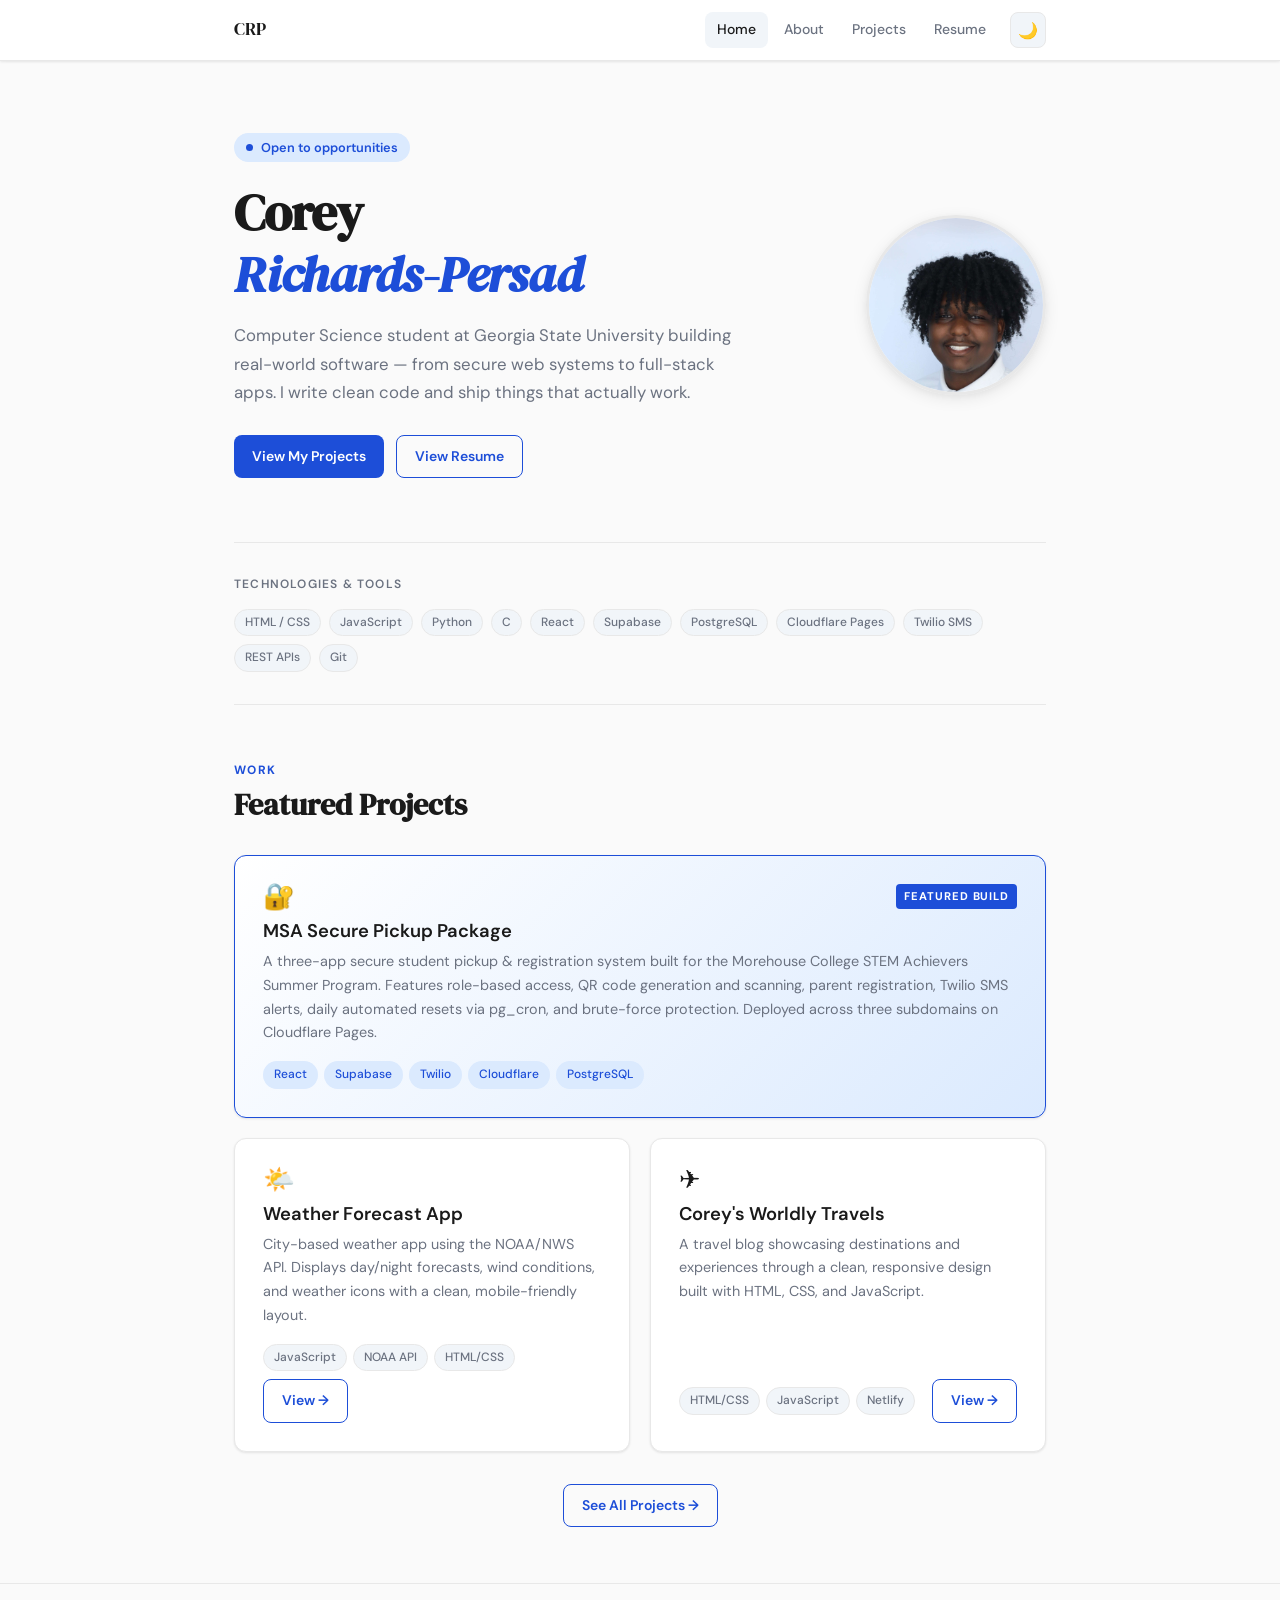
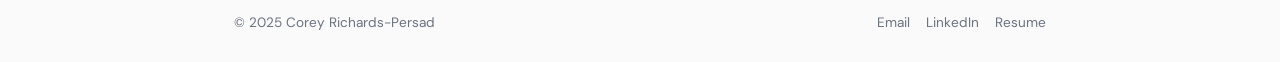
==== index.html @ 52ff6590 "first commit" ====
<!DOCTYPE html>
<html lang="en">
<head>
  <meta charset="UTF-8">
  <meta name="viewport" content="width=device-width, initial-scale=1.0">
  <title>Corey Richards-Persad | Portfolio</title>
  <link rel="stylesheet" href="style.css">
  <style>
    /* Hero */
    .hero {
      padding: 72px 0 64px;
    }

    .hero-grid {
      display: grid;
      grid-template-columns: 1fr auto;
      gap: 48px;
      align-items: center;
    }

    .hero-eyebrow {
      display: inline-flex;
      align-items: center;
      gap: 8px;
      background: var(--accent-light);
      color: var(--accent);
      font-size: 0.8rem;
      font-weight: 600;
      padding: 4px 12px;
      border-radius: 999px;
      margin-bottom: 20px;
    }

    .hero-eyebrow::before {
      content: '';
      width: 7px;
      height: 7px;
      border-radius: 50%;
      background: var(--accent);
    }

    .hero-name {
      font-size: clamp(2.2rem, 5vw, 3.2rem);
      margin-bottom: 16px;
      letter-spacing: -0.02em;
    }

    .hero-name em {
      font-style: italic;
      color: var(--accent);
    }

    .hero-bio {
      font-size: 1.05rem;
      color: var(--text-muted);
      max-width: 520px;
      line-height: 1.7;
      margin-bottom: 28px;
    }

    .hero-actions {
      display: flex;
      gap: 12px;
      flex-wrap: wrap;
    }

    .hero-photo {
      width: 180px;
      height: 180px;
      border-radius: 50%;
      object-fit: cover;
      object-position: center top;
      border: 3px solid var(--border);
      box-shadow: var(--shadow-md);
      flex-shrink: 0;
    }

    /* Skills strip */
    .skills-strip {
      padding: 32px 0;
      border-top: 1px solid var(--border);
      border-bottom: 1px solid var(--border);
    }

    .skills-strip-label {
      font-size: 0.75rem;
      font-weight: 600;
      text-transform: uppercase;
      letter-spacing: 0.1em;
      color: var(--text-muted);
      margin-bottom: 14px;
    }

    .skills-list {
      display: flex;
      flex-wrap: wrap;
      gap: 8px;
    }

    /* Featured Projects */
    .projects-grid {
      display: grid;
      grid-template-columns: 1fr 1fr;
      gap: 20px;
    }

    .project-card {
      display: flex;
      flex-direction: column;
    }

    .project-card .card-header {
      display: flex;
      align-items: flex-start;
      justify-content: space-between;
      margin-bottom: 10px;
    }

    .project-icon {
      font-size: 1.6rem;
      line-height: 1;
    }

    .project-card h3 {
      margin-bottom: 8px;
    }

    .project-card p {
      font-size: 0.9rem;
      flex: 1;
      margin-bottom: 16px;
    }

    .project-footer {
      display: flex;
      align-items: center;
      justify-content: space-between;
      flex-wrap: wrap;
      gap: 8px;
      margin-top: auto;
    }

    .project-tags {
      display: flex;
      flex-wrap: wrap;
      gap: 6px;
    }

    /* Featured project (full width) */
    .project-card.featured {
      grid-column: 1 / -1;
      background: linear-gradient(135deg, var(--surface) 0%, var(--accent-light) 100%);
      border-color: var(--accent);
    }

    .dark-mode .project-card.featured {
      background: linear-gradient(135deg, var(--surface) 0%, var(--accent-light) 100%);
    }

    .featured-badge {
      font-size: 0.7rem;
      font-weight: 700;
      letter-spacing: 0.08em;
      text-transform: uppercase;
      background: var(--accent);
      color: #fff;
      padding: 3px 8px;
      border-radius: 4px;
    }

    /* Section footer */
    .section-footer {
      text-align: center;
      margin-top: 32px;
    }

    @media (max-width: 600px) {
      .hero-grid {
        grid-template-columns: 1fr;
        gap: 28px;
      }
      .hero-photo {
        width: 120px;
        height: 120px;
        order: -1;
      }
      .projects-grid {
        grid-template-columns: 1fr;
      }
      .project-card.featured {
        grid-column: 1;
      }
    }
  </style>
</head>
<body>

  <!-- Navigation -->
  <nav class="site-nav">
    <div class="nav-inner">
      <a href="index.html" class="nav-logo">CRP</a>
      <div class="nav-links">
        <a href="index.html" class="active">Home</a>
        <a href="about.html">About</a>
        <a href="projects.html">Projects</a>
        <a href="resume.html">Resume</a>
        <button class="theme-btn" id="themeToggle" onclick="toggleMode()" aria-label="Toggle theme">🌙</button>
      </div>
    </div>
  </nav>

  <div class="page-wrapper">
    <div class="container">

      <!-- Hero -->
      <section class="hero">
        <div class="hero-grid">
          <div>
            <div class="hero-eyebrow">Open to opportunities</div>
            <h1 class="hero-name">Corey<br><em>Richards-Persad</em></h1>
            <p class="hero-bio">
              Computer Science student at Georgia State University building real-world software — from secure web systems to full-stack apps. I write clean code and ship things that actually work.
            </p>
            <div class="hero-actions">
              <a href="projects.html" class="btn btn-primary">View My Projects</a>
              <a href="resume.html" class="btn btn-outline">View Resume</a>
            </div>
          </div>
          <img src="CRP HEADSHOT RIGHT_SHOULDER.jpg" alt="Corey Richards-Persad" class="hero-photo">
        </div>
      </section>

      <!-- Skills strip -->
      <div class="skills-strip">
        <div class="skills-strip-label">Technologies & Tools</div>
        <div class="skills-list">
          <span class="tag">HTML / CSS</span>
          <span class="tag">JavaScript</span>
          <span class="tag">Python</span>
          <span class="tag">C</span>
          <span class="tag">React</span>
          <span class="tag">Supabase</span>
          <span class="tag">PostgreSQL</span>
          <span class="tag">Cloudflare Pages</span>
          <span class="tag">Twilio SMS</span>
          <span class="tag">REST APIs</span>
          <span class="tag">Git</span>
        </div>
      </div>

      <!-- Featured Projects -->
      <section>
        <div class="section-title">
          <span class="section-label">Work</span>
          <h2>Featured Projects</h2>
        </div>

        <div class="projects-grid">

          <!-- MSA Secure Pickup — Featured -->
          <div class="card project-card featured">
            <div class="card-header">
              <span class="project-icon">🔐</span>
              <span class="featured-badge">Featured Build</span>
            </div>
            <h3>MSA Secure Pickup Package</h3>
            <p>
              A three-app secure student pickup & registration system built for the Morehouse College STEM Achievers Summer Program. Features role-based access, QR code generation and scanning, parent registration, Twilio SMS alerts, daily automated resets via pg_cron, and brute-force protection. Deployed across three subdomains on Cloudflare Pages.
            </p>
            <div class="project-footer">
              <div class="project-tags">
                <span class="tag tag-accent">React</span>
                <span class="tag tag-accent">Supabase</span>
                <span class="tag tag-accent">Twilio</span>
                <span class="tag tag-accent">Cloudflare</span>
                <span class="tag tag-accent">PostgreSQL</span>
              </div>
            </div>
          </div>

          <!-- Weather App -->
          <div class="card project-card">
            <div class="card-header">
              <span class="project-icon">🌤️</span>
            </div>
            <h3>Weather Forecast App</h3>
            <p>City-based weather app using the NOAA/NWS API. Displays day/night forecasts, wind conditions, and weather icons with a clean, mobile-friendly layout.</p>
            <div class="project-footer">
              <div class="project-tags">
                <span class="tag">JavaScript</span>
                <span class="tag">NOAA API</span>
                <span class="tag">HTML/CSS</span>
              </div>
              <a href="weather.html" class="btn btn-outline" target="_blank">View →</a>
            </div>
          </div>

          <!-- Travel Blog -->
          <div class="card project-card">
            <div class="card-header">
              <span class="project-icon">✈️</span>
            </div>
            <h3>Corey's Worldly Travels</h3>
            <p>A travel blog showcasing destinations and experiences through a clean, responsive design built with HTML, CSS, and JavaScript.</p>
            <div class="project-footer">
              <div class="project-tags">
                <span class="tag">HTML/CSS</span>
                <span class="tag">JavaScript</span>
                <span class="tag">Netlify</span>
              </div>
              <a href="https://coreyworldlytravels.netlify.app/" class="btn btn-outline" target="_blank">View →</a>
            </div>
          </div>

        </div>

        <div class="section-footer">
          <a href="projects.html" class="btn btn-outline">See All Projects →</a>
        </div>
      </section>

    </div>
  </div>

  <!-- Footer -->
  <footer style="border-top: 1px solid var(--border); padding: 28px 0; margin-top: auto;">
    <div class="container" style="display:flex; justify-content:space-between; align-items:center; flex-wrap:wrap; gap:12px;">
      <span style="font-size:0.85rem; color:var(--text-muted);">© 2025 Corey Richards-Persad</span>
      <div style="display:flex; gap:16px;">
        <a href="mailto:coreyrich1210@gmail.com" style="font-size:0.85rem; color:var(--text-muted);">Email</a>
        <a href="https://www.linkedin.com/in/corey-richards-persad/" target="_blank" style="font-size:0.85rem; color:var(--text-muted);">LinkedIn</a>
        <a href="resume.html" style="font-size:0.85rem; color:var(--text-muted);">Resume</a>
      </div>
    </div>
  </footer>

  <script>
    // Theme
    if (localStorage.getItem("theme") === "dark") {
      document.body.classList.add("dark-mode");
      document.getElementById("themeToggle").textContent = "🌞";
    }
    function toggleMode() {
      document.body.classList.toggle("dark-mode");
      const isDark = document.body.classList.contains("dark-mode");
      localStorage.setItem("theme", isDark ? "dark" : "light");
      document.getElementById("themeToggle").textContent = isDark ? "🌞" : "🌙";
    }
  </script>

</body>
</html>
---- style.css ----
/* ============================================
   COREY RICHARDS-PERSAD — PORTFOLIO STYLES
   Clean Professional Theme
   ============================================ */

@import url('https://fonts.googleapis.com/css2?family=DM+Sans:wght@300;400;500;600;700&family=DM+Serif+Display:ital@0;1&display=swap');

/* ---- CSS Variables ---- */
:root {
  --bg:         #fafafa;
  --surface:    #ffffff;
  --border:     #e8e8e8;
  --text:       #1a1a1a;
  --text-muted: #6b7280;
  --accent:     #1d4ed8;
  --accent-light: #dbeafe;
  --accent-dark: #1e3a8a;
  --tag-bg:     #f1f5f9;
  --shadow-sm:  0 1px 3px rgba(0,0,0,0.06), 0 1px 2px rgba(0,0,0,0.04);
  --shadow-md:  0 4px 16px rgba(0,0,0,0.08), 0 2px 6px rgba(0,0,0,0.04);
  --shadow-lg:  0 12px 32px rgba(0,0,0,0.10), 0 4px 12px rgba(0,0,0,0.06);
  --radius:     12px;
  --radius-sm:  8px;
  --transition: 0.2s ease;
}

.dark-mode {
  --bg:          #0f172a;
  --surface:     #1e293b;
  --border:      #334155;
  --text:        #f1f5f9;
  --text-muted:  #94a3b8;
  --accent:      #60a5fa;
  --accent-light:#1e3a5f;
  --accent-dark: #93c5fd;
  --tag-bg:      #1e3a5f;
  --shadow-sm:   0 1px 3px rgba(0,0,0,0.3);
  --shadow-md:   0 4px 16px rgba(0,0,0,0.4);
  --shadow-lg:   0 12px 32px rgba(0,0,0,0.5);
}

/* ---- Reset & Base ---- */
*, *::before, *::after { box-sizing: border-box; margin: 0; padding: 0; }

html { scroll-behavior: smooth; }

body {
  font-family: 'DM Sans', system-ui, sans-serif;
  background-color: var(--bg);
  color: var(--text);
  line-height: 1.65;
  transition: background-color 0.3s ease, color 0.3s ease;
  -webkit-font-smoothing: antialiased;
}

/* ---- Typography ---- */
h1, h2, h3 {
  font-family: 'DM Serif Display', Georgia, serif;
  line-height: 1.2;
  color: var(--text);
}

h1 { font-size: clamp(2rem, 5vw, 3rem); }
h2 { font-size: clamp(1.4rem, 3vw, 1.9rem); }
h3 { font-size: 1.15rem; font-family: 'DM Sans', sans-serif; font-weight: 600; }

p { color: var(--text-muted); margin: 0; }

a {
  color: var(--accent);
  text-decoration: none;
  transition: color var(--transition);
}
a:hover { color: var(--accent-dark); text-decoration: underline; }
.dark-mode a:hover { color: var(--accent-dark); }

/* ---- Layout ---- */
.page-wrapper {
  min-height: 100vh;
  display: flex;
  flex-direction: column;
}

.container {
  width: 100%;
  max-width: 860px;
  margin: 0 auto;
  padding: 0 24px;
}

/* ---- Navigation ---- */
.site-nav {
  position: sticky;
  top: 0;
  z-index: 100;
  background: var(--surface);
  border-bottom: 1px solid var(--border);
  box-shadow: var(--shadow-sm);
  backdrop-filter: blur(12px);
  -webkit-backdrop-filter: blur(12px);
  transition: background 0.3s ease;
}

.nav-inner {
  max-width: 860px;
  margin: 0 auto;
  padding: 0 24px;
  height: 60px;
  display: flex;
  align-items: center;
  justify-content: space-between;
}

.nav-logo {
  font-family: 'DM Serif Display', Georgia, serif;
  font-size: 1.1rem;
  color: var(--text) !important;
  text-decoration: none !important;
  letter-spacing: -0.01em;
}

.nav-links {
  display: flex;
  align-items: center;
  gap: 4px;
}

.nav-links a {
  font-size: 0.875rem;
  font-weight: 500;
  color: var(--text-muted) !important;
  text-decoration: none !important;
  padding: 6px 12px;
  border-radius: var(--radius-sm);
  transition: all var(--transition);
}

.nav-links a:hover,
.nav-links a.active {
  color: var(--text) !important;
  background: var(--tag-bg);
}

.theme-btn {
  background: var(--tag-bg);
  border: 1px solid var(--border);
  border-radius: var(--radius-sm);
  width: 36px;
  height: 36px;
  font-size: 16px;
  cursor: pointer;
  display: flex;
  align-items: center;
  justify-content: center;
  transition: all var(--transition);
  color: var(--text);
  margin-left: 8px;
}

.theme-btn:hover {
  background: var(--border);
}

/* ---- Cards ---- */
.card {
  background: var(--surface);
  border: 1px solid var(--border);
  border-radius: var(--radius);
  padding: 28px;
  box-shadow: var(--shadow-sm);
  transition: box-shadow var(--transition), transform var(--transition), background 0.3s ease;
}

.card:hover {
  box-shadow: var(--shadow-md);
  transform: translateY(-2px);
}

/* ---- Tags / Badges ---- */
.tag {
  display: inline-block;
  background: var(--tag-bg);
  color: var(--text-muted);
  font-size: 0.75rem;
  font-weight: 500;
  padding: 3px 10px;
  border-radius: 999px;
  border: 1px solid var(--border);
}

.tag-accent {
  background: var(--accent-light);
  color: var(--accent);
  border-color: transparent;
}

/* ---- Buttons ---- */
.btn {
  display: inline-flex;
  align-items: center;
  gap: 6px;
  font-size: 0.875rem;
  font-weight: 600;
  font-family: 'DM Sans', sans-serif;
  padding: 9px 18px;
  border-radius: var(--radius-sm);
  border: none;
  cursor: pointer;
  transition: all var(--transition);
  text-decoration: none !important;
}

.btn-primary {
  background: var(--accent);
  color: #fff !important;
}
.btn-primary:hover { background: var(--accent-dark); color: #fff !important; }

.btn-outline {
  background: transparent;
  color: var(--accent) !important;
  border: 1.5px solid var(--accent);
}
.btn-outline:hover { background: var(--accent-light); }

/* ---- Section spacing ---- */
section { padding: 56px 0; }

.section-label {
  font-size: 0.75rem;
  font-weight: 700;
  letter-spacing: 0.12em;
  text-transform: uppercase;
  color: var(--accent);
  margin-bottom: 6px;
  display: block;
}

.section-title {
  margin-bottom: 32px;
}

/* ---- Divider ---- */
.divider {
  border: none;
  border-top: 1px solid var(--border);
  margin: 0;
}

/* ---- Back link ---- */
.back-link {
  display: inline-flex;
  align-items: center;
  gap: 6px;
  font-size: 0.875rem;
  font-weight: 500;
  color: var(--text-muted) !important;
  text-decoration: none !important;
  margin-bottom: 32px;
}
.back-link:hover { color: var(--text) !important; }

/* ---- Responsive ---- */
@media (max-width: 600px) {
  section { padding: 40px 0; }
  .card { padding: 20px; }
  .nav-links a { font-size: 0.8rem; padding: 5px 8px; }
}
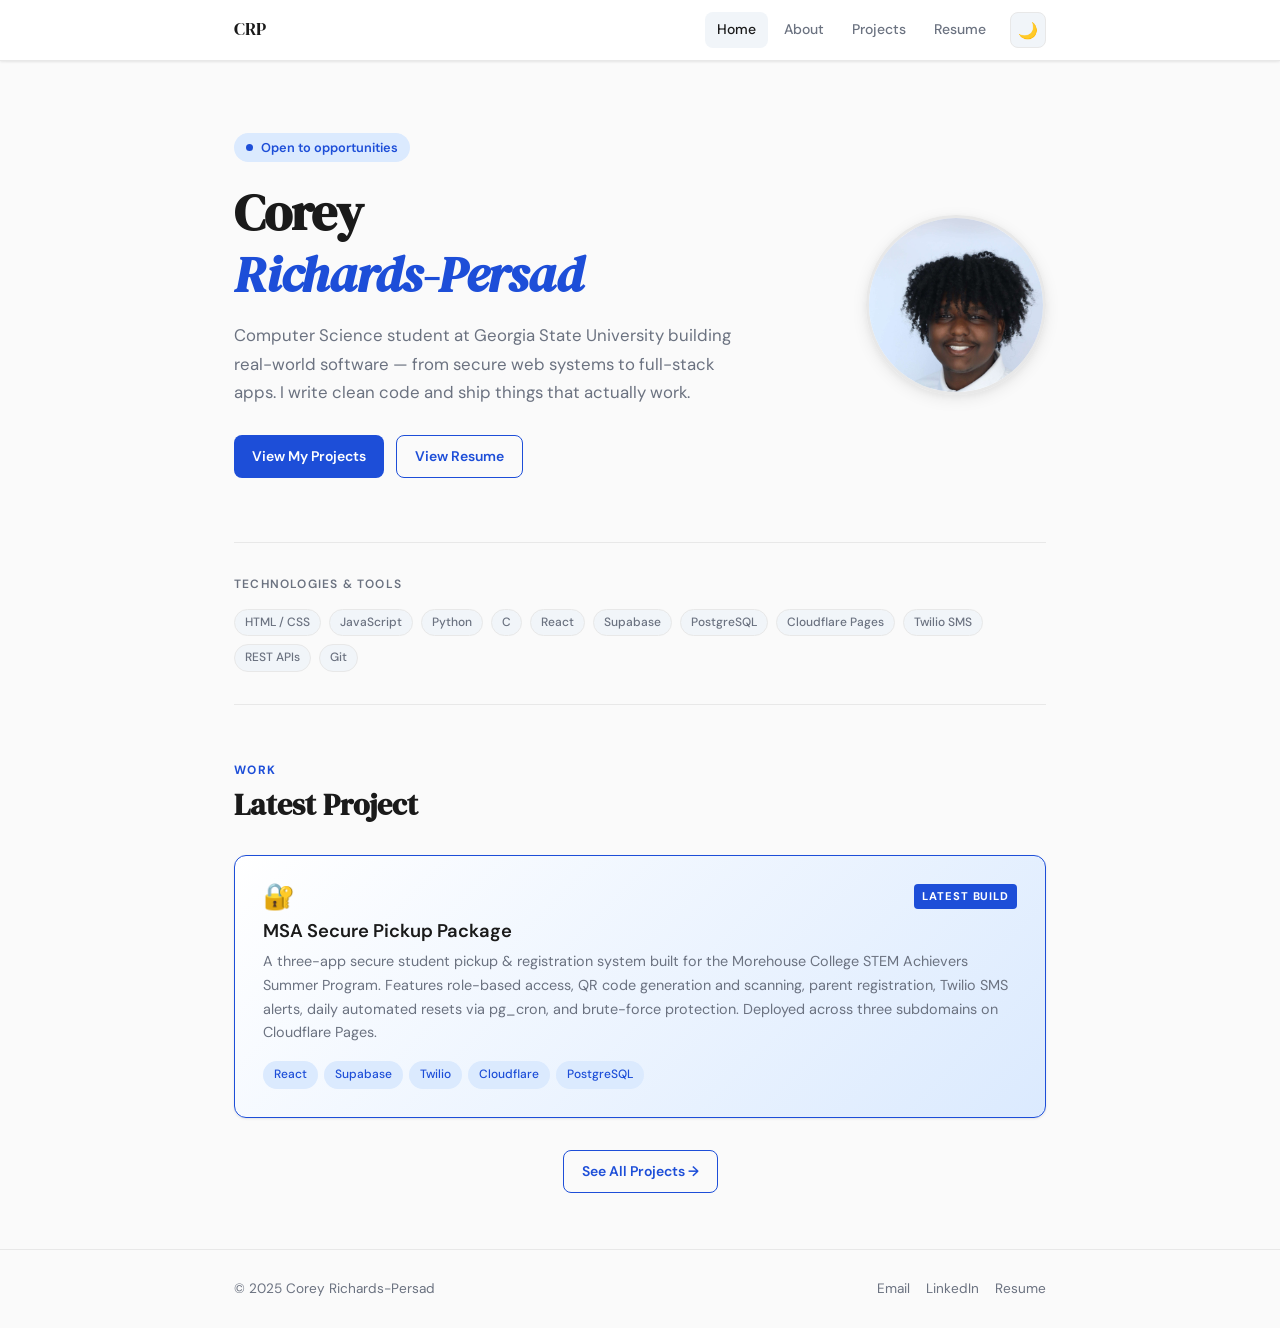
==== commit 2e3a7e9b: "portfolio redesign" ====
--- a/index.html
+++ b/index.html
@@ -252,66 +252,27 @@
       <section>
         <div class="section-title">
           <span class="section-label">Work</span>
-          <h2>Featured Projects</h2>
-        </div>
-
-        <div class="projects-grid">
-
-          <!-- MSA Secure Pickup — Featured -->
-          <div class="card project-card featured">
-            <div class="card-header">
-              <span class="project-icon">🔐</span>
-              <span class="featured-badge">Featured Build</span>
-            </div>
-            <h3>MSA Secure Pickup Package</h3>
-            <p>
-              A three-app secure student pickup & registration system built for the Morehouse College STEM Achievers Summer Program. Features role-based access, QR code generation and scanning, parent registration, Twilio SMS alerts, daily automated resets via pg_cron, and brute-force protection. Deployed across three subdomains on Cloudflare Pages.
-            </p>
-            <div class="project-footer">
-              <div class="project-tags">
-                <span class="tag tag-accent">React</span>
-                <span class="tag tag-accent">Supabase</span>
-                <span class="tag tag-accent">Twilio</span>
-                <span class="tag tag-accent">Cloudflare</span>
-                <span class="tag tag-accent">PostgreSQL</span>
-              </div>
+          <h2>Latest Project</h2>
+        </div>
+
+        <div class="card project-card featured">
+          <div class="card-header">
+            <span class="project-icon">🔐</span>
+            <span class="featured-badge">Latest Build</span>
+          </div>
+          <h3>MSA Secure Pickup Package</h3>
+          <p>
+            A three-app secure student pickup & registration system built for the Morehouse College STEM Achievers Summer Program. Features role-based access, QR code generation and scanning, parent registration, Twilio SMS alerts, daily automated resets via pg_cron, and brute-force protection. Deployed across three subdomains on Cloudflare Pages.
+          </p>
+          <div class="project-footer">
+            <div class="project-tags">
+              <span class="tag tag-accent">React</span>
+              <span class="tag tag-accent">Supabase</span>
+              <span class="tag tag-accent">Twilio</span>
+              <span class="tag tag-accent">Cloudflare</span>
+              <span class="tag tag-accent">PostgreSQL</span>
             </div>
           </div>
-
-          <!-- Weather App -->
-          <div class="card project-card">
-            <div class="card-header">
-              <span class="project-icon">🌤️</span>
-            </div>
-            <h3>Weather Forecast App</h3>
-            <p>City-based weather app using the NOAA/NWS API. Displays day/night forecasts, wind conditions, and weather icons with a clean, mobile-friendly layout.</p>
-            <div class="project-footer">
-              <div class="project-tags">
-                <span class="tag">JavaScript</span>
-                <span class="tag">NOAA API</span>
-                <span class="tag">HTML/CSS</span>
-              </div>
-              <a href="weather.html" class="btn btn-outline" target="_blank">View →</a>
-            </div>
-          </div>
-
-          <!-- Travel Blog -->
-          <div class="card project-card">
-            <div class="card-header">
-              <span class="project-icon">✈️</span>
-            </div>
-            <h3>Corey's Worldly Travels</h3>
-            <p>A travel blog showcasing destinations and experiences through a clean, responsive design built with HTML, CSS, and JavaScript.</p>
-            <div class="project-footer">
-              <div class="project-tags">
-                <span class="tag">HTML/CSS</span>
-                <span class="tag">JavaScript</span>
-                <span class="tag">Netlify</span>
-              </div>
-              <a href="https://coreyworldlytravels.netlify.app/" class="btn btn-outline" target="_blank">View →</a>
-            </div>
-          </div>
-
         </div>
 
         <div class="section-footer">
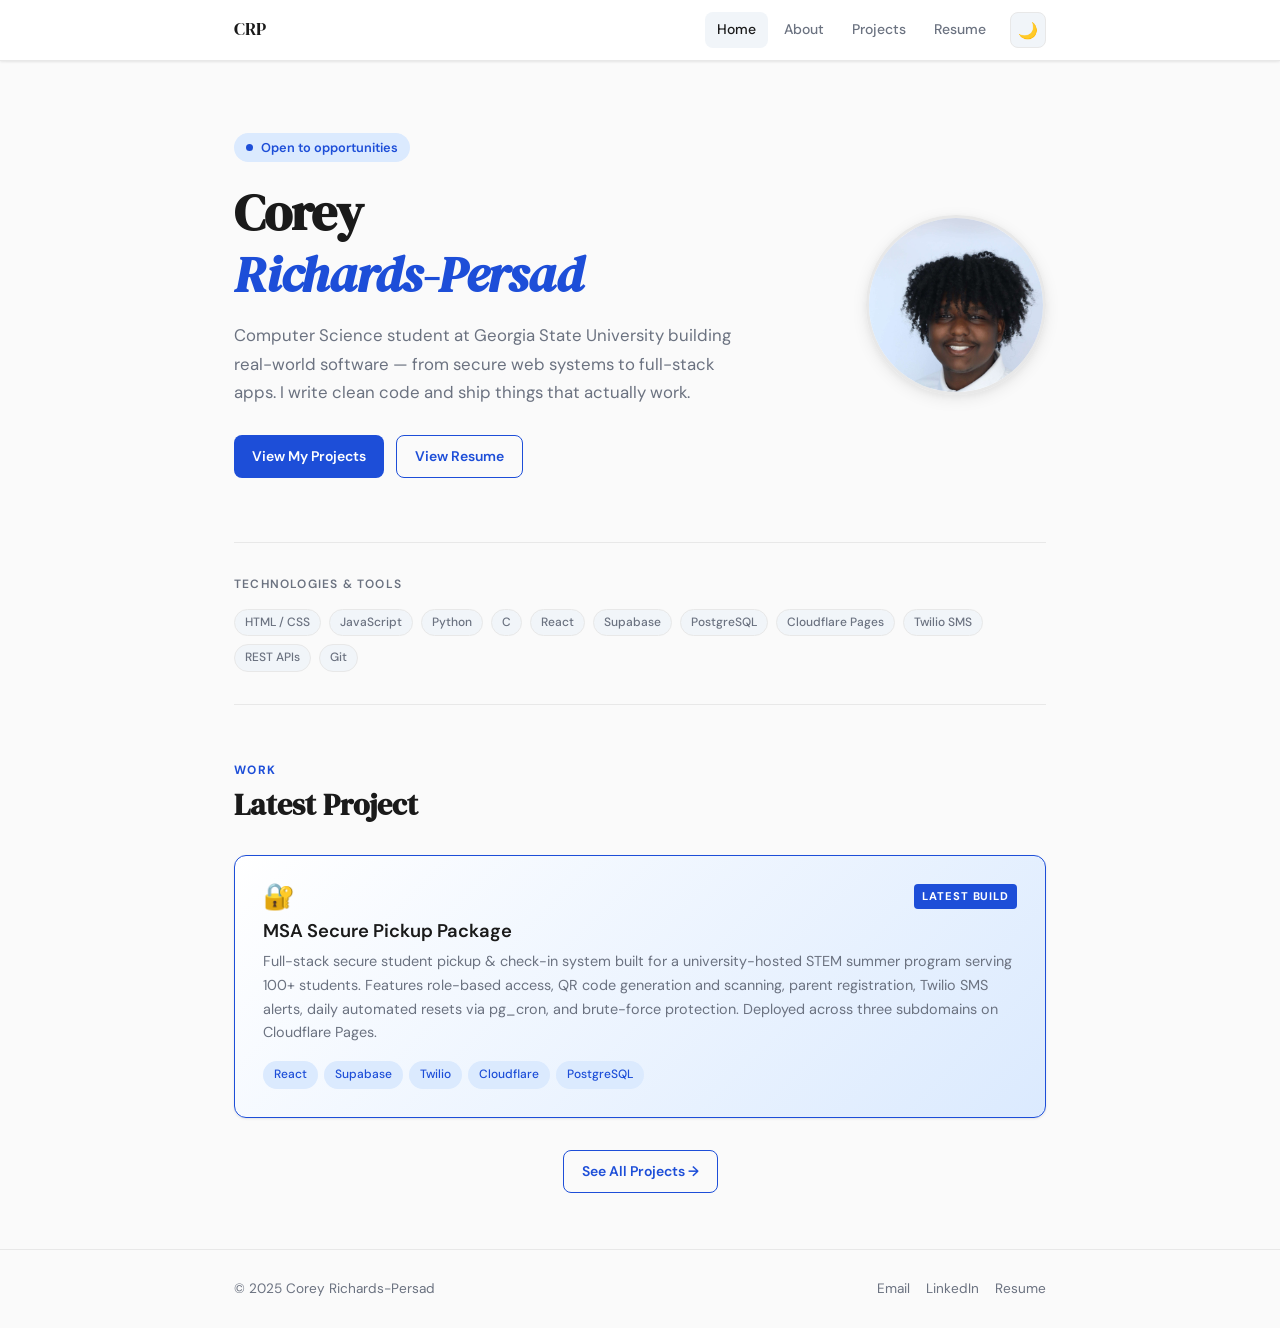
==== commit bf45f3d2: "update MSA project description" ====
--- a/index.html
+++ b/index.html
@@ -262,7 +262,7 @@
           </div>
           <h3>MSA Secure Pickup Package</h3>
           <p>
-            A three-app secure student pickup & registration system built for the Morehouse College STEM Achievers Summer Program. Features role-based access, QR code generation and scanning, parent registration, Twilio SMS alerts, daily automated resets via pg_cron, and brute-force protection. Deployed across three subdomains on Cloudflare Pages.
+            Full-stack secure student pickup & check-in system built for a university-hosted STEM summer program serving 100+ students. Features role-based access, QR code generation and scanning, parent registration, Twilio SMS alerts, daily automated resets via pg_cron, and brute-force protection. Deployed across three subdomains on Cloudflare Pages.
           </p>
           <div class="project-footer">
             <div class="project-tags">
